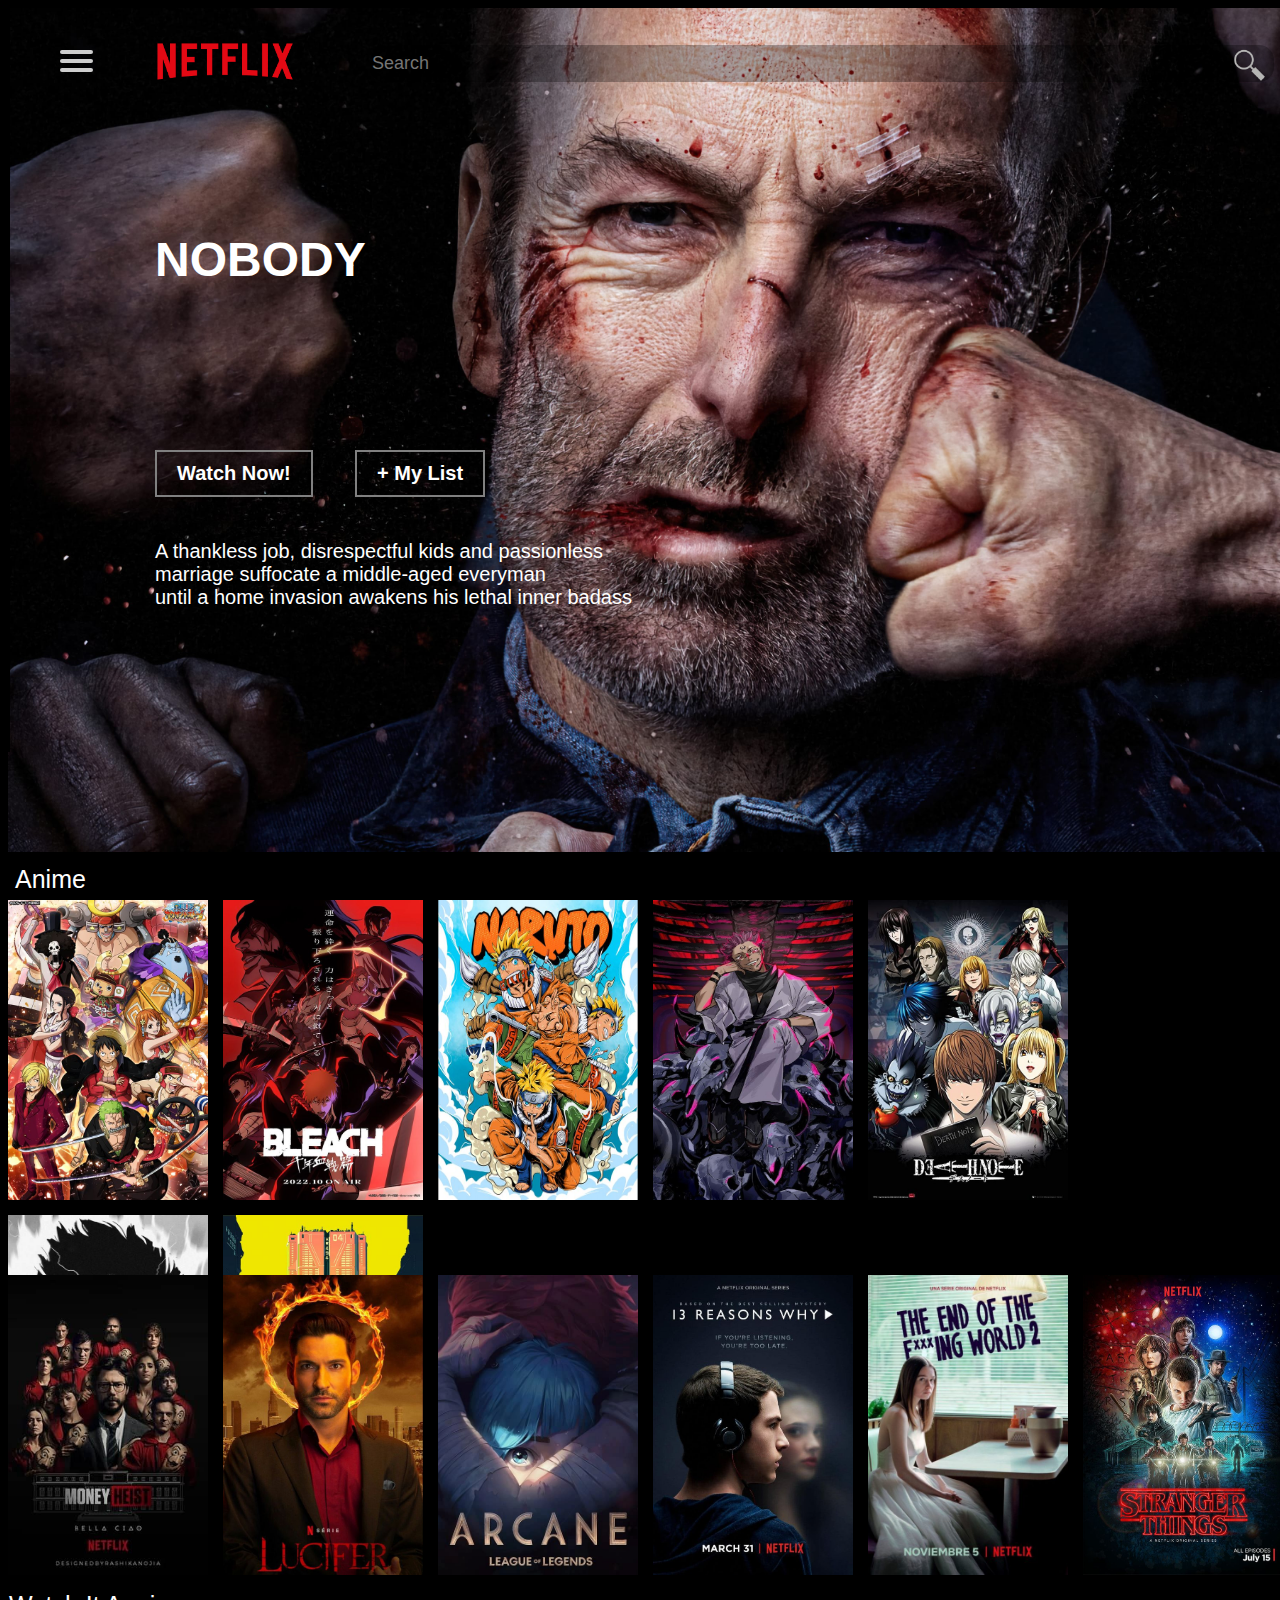
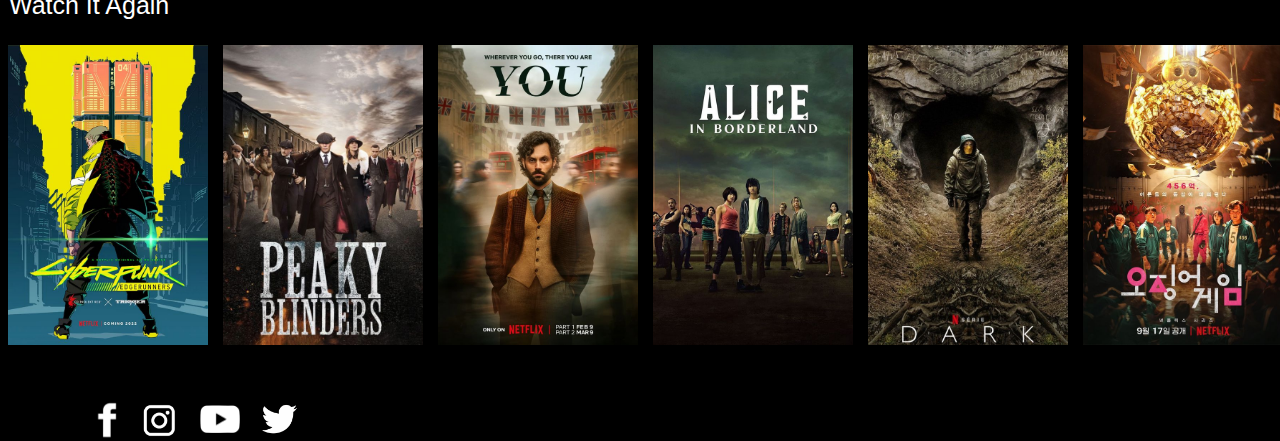
==== Netflix-clone/Main.html @ e828e858 "commit" ====
<!DOCTYPE html>
<html>
    <head>
        <link rel="stylesheet" href="main.css">
    <title>
        NetFlix
    </title>
</head>
    <body>
        <div class="NetFlix">
        </div> 
        <div class="text">
          <h1>
            NOBODY
          </h1>
        </div>
        <button class="button">
          <span>Watch Now!</span>
        </button>
        <button class="button2">
          <span>+ My List</span>
        </button>
        <div class="text1">
          A thankless job, disrespectful kids and passionless</br> marriage suffocate a middle-aged everyman </br>until a home invasion awakens his lethal inner badass
        </div>
        <div class="head1">
          <p>Anime</p>
          <h1>Top Searches</h1>
          <h2> Watch It Again
          </h2>
        </div>
        <img src="images/image-removebg-preview (8).png" class="navimg">
        <img src="images/vector-search-icon-removebg-preview.png" class="searchbutton">
        <img src="images/dotted.png" class="dotted">
          <div class="mainimg">
            <img src="images/small-movie7.jpg">
          </div>
          <div class="search-bar">
            <input type="text" placeholder="Search">
          </div>
        <nav role="navigation">
          <div id="menuToggle">
            <input type="checkbox" />

            <span></span>
            <span></span>
            <span></span>

            <ul id="menu">
              <a href="#"><li>Home</li></a>
              <a href="#"><li>About</li></a>
              <a href="#"><li>Info</li></a>
              <a href="#"><li>Contact</li></a>
            </ul>
          </div>
        </nav>
          <div class="container">
            <div class="card1">
              <h3>One Piece</h3>
              <img src="images/Onepiece.jpg"/>
            </div>
            <div class="card1">
              <h3>Bleach</h3>
              <img src="images/Bleach.jpg"/>
            </div>
            <div class="card1">
              <h3>Naruto Shippuden</h3>
              <img src="images/Naruto.jpg"/>
            </div>
            <div class="card1">
              <h3>Jujutsu Kaisen</h3>
              <img src="images/juju.jpg"/>
            </div>
            <div class="card1">
              <h3>Death Note</h3>
              <img src="images/Deathnote.jpg"/>
            </div>
            <div class="card1">
              <h3>Mob Psycho 100</h3>
              <img src="images/MOB.jpg"/>
            </div>
            <div class="card1">
              <h3>Black Clover</h3>
              <img src="images/cyberpunk.jpg"/>
            </div>
         </div>
         <div class="slider-container">
          <div class="card-container">
            <div class="card">
              <img class="cardImg" src="images/MH.jpg" alt="Black Widow">
            </div>
            <div class="card">
              <img class="cardImg" src="images/lucifer.jpg" alt="Extraction 2">
              
            </div>
            <div class="card">
              <img class="cardImg" src="images/arcane.jpg" alt="Spider Man Into The Spider Verse">
              
            </div>
            <div class="card">
              <img class="cardImg" src="images/13 reasons.jpg" alt="John Wick">
              
            </div>
            <div class="card">
              <img class="cardImg" src="images/teotfw.jpg" alt="Hobbs and Shaw">
              
            </div>
            <div class="card">
              <img class="cardImg" src="images/ST.jpg" alt="Nobody">
              
            </div>
            <div class="card">
              <img class="cardImg" src="images/witcher.jpg" alt="Nobody">
            </div> 
          </div>
        </div>
        <div class="slider-container2">
          <div class="card-container2">
            <div class="card2">
              <img class="card2Img" src="images/cyberpunk.jpg" alt="Black Widow">
            </div>
            <div class="card2">
              <img class="card2Img" src="images/pb.jpg" alt="Extraction 2">
              
            </div>
            <div class="card2">
              <img class="card2Img" src="images/You.jpg" alt="Spider Man Into The Spider Verse">
              
            </div>
            <div class="card2">
              <img class="card2Img" src="images/Alice.jpg" alt="John Wick">
              
            </div>
            <div class="card2">
              <img class="card2Img" src="images/Dark.jpg" alt="Hobbs and Shaw">
              
            </div>
            <div class="card2">
              <img class="card2Img" src="images/squid.jpg" alt="Nobody">
              
            </div>
            <div class="card2">
              <img class="card2Img" src="images/Umbr.jpg" alt="Nobody">
            </div> 
          </div>
        </div>
        <footer>

      
          <div class="footer-row">
              <img src="images/facebook.png" alt="" class="footer-row-logo1">
              <img src="images/insta.png" alt="" class="footer-row-logo2">
              <img src="images/youtube.png" alt="" class="footer-row-logo3">
              <img src="images/twitter.png" alt="" class="footer-row-logo4">
          </div>
          </div>
          </footer>
    </body>
</html>
---- Netflix-clone/main.css ----
body{
    background-color: black;
    }

.title{
    position: absolute;
    font-family: Georgia, serif;
    left: 550px;
    top: 100px;
    font-family: 'Work Sans';
    font-style: normal;
    font-weight: 500;
    font-size: 50px;
    line-height: 30px;
    color:black;
}
.search-bar input {
  position: absolute;
  top:45px;
  left: 370px;
  width: 900px;
  height: 35px;
  border: none;
  border-radius: 15px;
  background-color: rgba(0, 0, 0, 0.286);
  outline: none;
  color: #fff;
  font-size: large;
}
.navimg {
  position: absolute;
  top: 5px;
  left: 125px;
  width: 200px;
}
.mainimg img{
  width: 1500px;
}


@import url('https://fonts.googleapis.com/css2?family=Overpass&display=swap');


body {
  background-color: rgb(0, 0, 0);
}

.container {
  position: absolute;
  top: 900px;
  flex-wrap: wrap;
  align-items: center;
  text-align: center;
  gap: 15px;
  display:flex;
  object-fit: contain;
  transition: transform 450ms;
}

.container .card1 {
  position: relative;
  width: 200px;
  height: 300px;
  background-color: black;
}

.container .card1 h3 {
  position: absolute;
  top: 50%;
  left: 50%;
  transform: translate(-50%, -50%);
  color: white;
  opacity: 0;
  font-family: 'Overpass', sans-serif;
}

.container .card1 img {
  width: 100%;
  height: 100%;
}

.container .card1:hover {
  cursor: pointer;
}

.container .card1 img:hover {
  opacity: 0.2;
}

.container .card1:hover h3 {
  opacity: 1;
}
#menuToggle
{
  display: block;
  position: absolute;
  top: 50px;
  left: 60px;
  
  z-index: 1;
  
  -webkit-user-select: none;
  user-select: none;
}

#menuToggle a
{
  text-decoration: none;
  color: #232323;
  
  transition: color 0.3s ease;
}

#menuToggle a:hover
{
  color: rgb(255, 255, 255);
}


#menuToggle input
{
  display: block;
  width: 40px;
  height: 32px;
  position: absolute;
  top: -7px;
  left: -5px;
  
  cursor: pointer;
  
  opacity: 0;
  z-index: 2; 
  
  -webkit-touch-callout: none;
}

#menuToggle span
{
  display: block;
  width: 33px;
  height: 4px;
  margin-bottom: 5px;
  position: relative;
  
  background: #cdcdcd;
  border-radius: 3px;
  
  z-index: 1;
  
  transform-origin: 4px 0px;
  
  transition: transform 0.5s cubic-bezier(0.77,0.2,0.05,1.0),
              background 0.5s cubic-bezier(0.77,0.2,0.05,1.0),
              opacity 0.55s ease;
}

#menuToggle span:first-child
{
  transform-origin: 0% 0%;
}

#menuToggle span:nth-last-child(2)
{
  transform-origin: 0% 100%;
}

#menuToggle input:checked ~ span
{
  opacity: 1;
  transform: rotate(45deg) translate(-2px, -1px);
  background: #fffefe;
}

#menuToggle input:checked ~ span:nth-last-child(3)
{
  opacity: 0;
  transform: rotate(0deg) scale(0.2, 0.2);
}

#menuToggle input:checked ~ span:nth-last-child(2)
{
  transform: rotate(-45deg) translate(0, -1px);
}

#menu
{
  position: absolute;
  width: 300px;
  height: 600px;
  margin: -100px 0 0 -50px;
  padding: 50px;
  padding-top: 125px;
  
  background:black ;
  list-style-type: none;
  -webkit-font-smoothing: antialiased;
 
  
  transform-origin: 0% 0%;
  transform: translate(-100%, 0);
  
  transition: transform 0.5s cubic-bezier(0.77,0.2,0.05,1.0);
}

#menu li
{
  padding: 10px 0;
  font-size: 22px;
}

#menuToggle input:checked ~ ul
{
  transform: none;
}
.searchbutton{
  width: 40px;
  position: absolute;
  top: 45px;
  left: 1230px;
}
.dotted{
  width: 65px;
  position: absolute;
  top: 50px;
  left: 1350px;
}
.text h1{
  color: #fff;
  position: absolute;
  top: 200px;
  left: 155px;
  font-family: Arial, Helvetica, sans-serif;
  font-size: xxx-large;
}
 .button {
  position: absolute;
  top: 450px;
  left: 155px;
  font-size: 20px;
  font-weight: 600;
  padding: 10px 20px;
  color: #ffffff;
  background-color: transparent;
  border: 2px solid grey;
  border-radius: 0px;
  cursor: pointer;
  transition: all 0.4s cubic-bezier(0.23, 1, 0.320, 1);
  overflow: hidden;
}

.button::before {
  content: '';
  position: absolute;
  width: 100%;
  height: 100%;
  background: #464242;
  top: 0%;
  left: -100%;
  scale: 1;
  border-radius: inherit;
  transition: all 0.6s cubic-bezier(0.23, 1, 0.320, 1);
}

.button span {
  transition: all 0.7s;
  position: relative;
  overflow: hidden;
}

.button span::before {
  position: absolute;
  content: '';
  top: 0;
  left: 0;
  color: #000000;
  width: 0;
  overflow: hidden;
}

.button:hover span::before {
  width: 100%;
  transition: all 0.6s cubic-bezier(0.23, 1, 0.320, 1);
  transition-delay: 0.4s;
}

.button:hover::before {
  scale: 1;
  top: 0%;
  left: 0%;
}

.button:hover {
  border-color: transparent;
}

.button:active {
  scale: 0.9;
}
.button2 {
  position: absolute;
  top: 450px;
  left: 355px;
  font-size: 20px;
  font-weight: 700;
  padding: 10px 20px;
  color: #ffffff;
  background-color: transparent;
  border: 2px solid grey;
  border-radius: 0px;
  cursor: pointer;
  transition: all 0.4s cubic-bezier(0.23, 1, 0.320, 1);
  overflow: hidden;
}

.button2::before {
  content: '';
  position: absolute;
  width: 100%;
  height: 100%;
  background: #464242;
  top: 0%;
  left: -100%;
  scale: 1;
  border-radius: inherit;
  transition: all 0.6s cubic-bezier(0.23, 1, 0.320, 1);
}

.button2 span {
  transition: all 0.7s;
  position: relative;
  overflow: hidden;
}

.button2 span::before {
  position: absolute;
  content: '';
  top: 0;
  left: 0;
  color: #000000;
  width: 0;
  overflow: hidden;
}

.button2:hover span::before {
  width: 100%;
  transition: all 0.6s cubic-bezier(0.23, 1, 0.320, 1);
  transition-delay: 0.4s;
}

.button2:hover::before {
  scale: 1;
  top: 0%;
  left: 0%;
}

.button2:hover {
  border-color: transparent;
}

.button2:active {
  scale: 0.9;
}
.text1{
  color: #fff;
  position: absolute;
  top: 540px;
  left: 155px;
  font-family: Arial, Helvetica, sans-serif;
  font-size: 20px;
  font-weight:100;
}
.head1{
  color: #fff;
  font-family: Arial, Helvetica, sans-serif;
}
.head1 p{
  position: absolute;
  top: 840px;
  left: 15px;
  font-size: 25px;
  font-weight: 100;
}
.head1 h1{
  position: absolute;
  top: 1200px;
  left: 9px;
  font-size: 25px;
  font-weight: 100;
}
.head1 h2{
  position: absolute;
  top: 1570px;
  left: 9px;
  font-size: 25px;
  font-weight: 100;
}
.slider-container {
  position: absolute;
  top: 1275px;
  overflow: hidden;
}

.card-container {
  display: flex;

  margin-bottom: 1rem;
  scroll-behavior: smooth;
  width: 100%;
  scrollbar-width: none;
  -ms-overflow-style: none;
}

.card {
  flex-shrink: 0;
  width: 200px;
  height: 300px;
  margin-right: 15px;
  background-color: rgb(0, 0, 0);
}
.cardImg {
  width: 100%;
  height: 100%;
  object-fit: cover;
}
.card-container .card h3{
  position: absolute;
  top: 50%;
  left: 50%;
  transform: translate(-50%, -50%);
  color: white;
  opacity: 0;
  font-family: 'Overpass', sans-serif;
}
.card-container .card:hover {
  cursor: pointer;
}

.card-container .card img:hover {
  opacity: 0.2;
}

.card-container .card:hover h3 {
  opacity: 1;
}
.slider-container2 {
  position: absolute;
  top: 1645px;
  overflow: hidden;
}
.card-container2 {
  display: flex;

  margin-bottom: 1rem;
  scroll-behavior: smooth;
  width: 100%;
  scrollbar-width: none;
  -ms-overflow-style: none;
}

.card2 {
  flex-shrink: 0;
  width: 200px;
  height: 300px;
  margin-right: 15px;
  background-color: rgb(0, 0, 0);
}
.card2Img {
  width: 100%;
  height: 100%;
  object-fit: cover;
}
.card-container2 .card2 h3{
  position: absolute;
  top: 50%;
  left: 50%;
  transform: translate(-50%, -50%);
  color: white;
  opacity: 0;
  font-family: 'Overpass', sans-serif;
}
.card-container2 .card2:hover {
  cursor: pointer;
}

.card-container2 .card2 img:hover {
  opacity: 0.2;
}

.card-container2 .card2:hover h3 {
  opacity: 1;
}
.footer-row-logo1{
  width: 30px;
  position: absolute;
   left: 90px;
   top:2000px;
}
.footer-row-logo2{
  width: 40px;
  position: absolute;
 left: 140px;
 top:2000px;
}

.footer-row-logo3{
  width: 40px;
  position: absolute;
 left: 200px;
 top:2005px;
}

.footer-row-logo4{
  width: 40px;
  position: absolute;
 left: 260px;
 top:2001px;
}


.footer-extra{
  position: absolute;
  top: 2050px;
  left: 40px;
}

.footer-extra-row{
 gap:40px; 
}
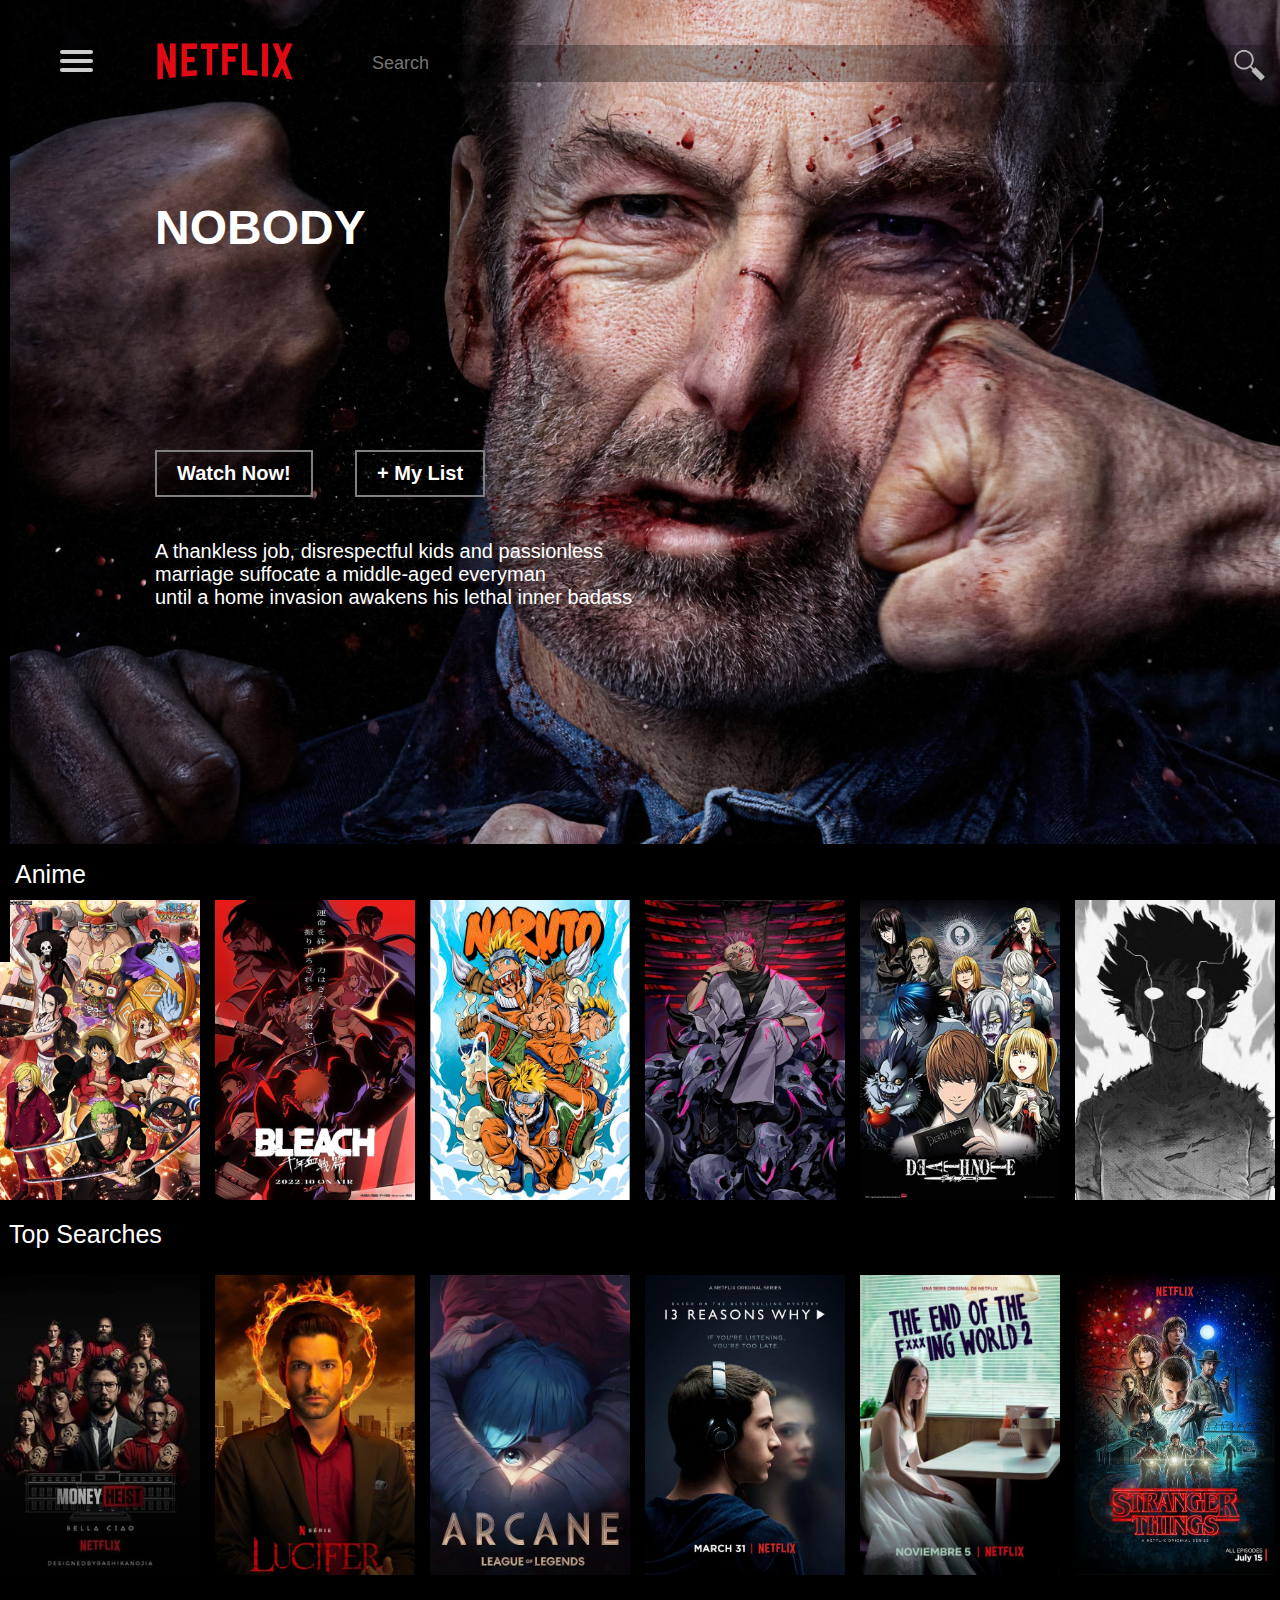
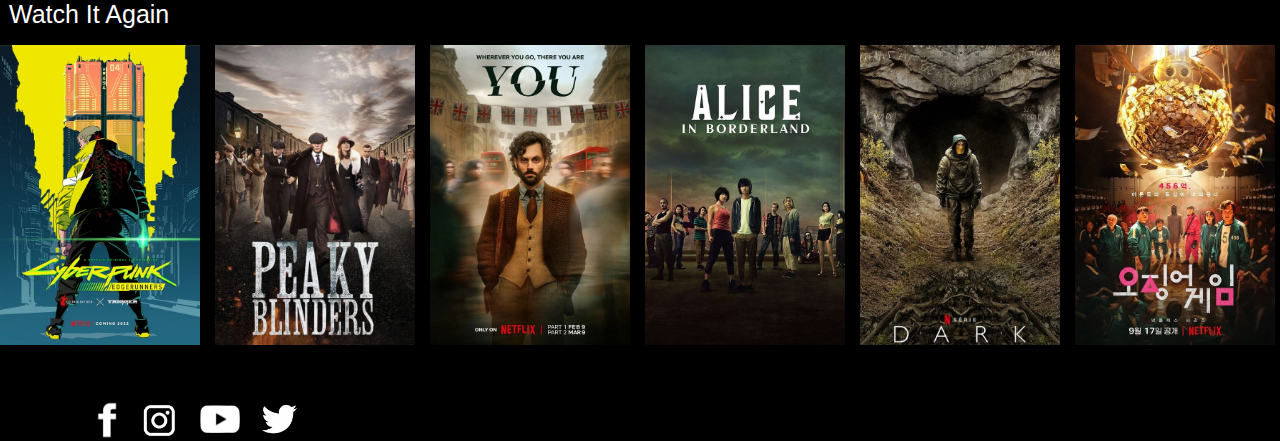
==== commit 67deceab: "commit" ====
--- a/Netflix-clone/Main.html
+++ b/Netflix-clone/Main.html
@@ -24,9 +24,9 @@
           A thankless job, disrespectful kids and passionless</br> marriage suffocate a middle-aged everyman </br>until a home invasion awakens his lethal inner badass
         </div>
         <div class="head1">
-          <p>Anime</p>
-          <h1>Top Searches</h1>
-          <h2> Watch It Again
+          <p  id="Anime">Anime</p>
+          <h1  id="Top">Top Searches</h1>
+          <h2  id="WIT"> Watch It Again
           </h2>
         </div>
         <img src="images/image-removebg-preview (8).png" class="navimg">
@@ -47,9 +47,9 @@
             <span></span>
 
             <ul id="menu">
-              <a href="#"><li>Home</li></a>
-              <a href="#"><li>About</li></a>
-              <a href="#"><li>Info</li></a>
+              <a href="#Anime"><li>Anime</li></a>
+              <a href="#Top"><li>Top Searches</li></a>
+              <a href="#WIT"><li>Watch It Again</li></a>
               <a href="#"><li>Contact</li></a>
             </ul>
           </div>
@@ -117,14 +117,14 @@
         <div class="slider-container2">
           <div class="card-container2">
             <div class="card2">
-              <img class="card2Img" src="images/cyberpunk.jpg" alt="Black Widow">
+              <img class="card2Img" src="images/cyberpunk.jpg" alt="cyberpunk">
             </div>
             <div class="card2">
-              <img class="card2Img" src="images/pb.jpg" alt="Extraction 2">
+              <img class="card2Img" src="images/pb.jpg" alt="pb">
               
             </div>
             <div class="card2">
-              <img class="card2Img" src="images/You.jpg" alt="Spider Man Into The Spider Verse">
+              <img class="card2Img" src="images/You.jpg" alt="You">
               
             </div>
             <div class="card2">
--- a/Netflix-clone/main.css
+++ b/Netflix-clone/main.css
@@ -1,3 +1,6 @@
+*{
+  margin: 0px;
+}
 
 body{
     background-color: black;
@@ -49,7 +52,6 @@
 .container {
   position: absolute;
   top: 900px;
-  flex-wrap: wrap;
   align-items: center;
   text-align: center;
   gap: 15px;
@@ -107,7 +109,7 @@
 #menuToggle a
 {
   text-decoration: none;
-  color: #232323;
+  color: grey;
   
   transition: color 0.3s ease;
 }
@@ -187,7 +189,7 @@
 {
   position: absolute;
   width: 300px;
-  height: 600px;
+  height: 90vh;
   margin: -100px 0 0 -50px;
   padding: 50px;
   padding-top: 125px;
@@ -376,21 +378,21 @@
 }
 .head1 p{
   position: absolute;
-  top: 840px;
+  top: 860px;
   left: 15px;
   font-size: 25px;
   font-weight: 100;
 }
 .head1 h1{
   position: absolute;
-  top: 1200px;
+  top: 1220px;
   left: 9px;
   font-size: 25px;
   font-weight: 100;
 }
 .head1 h2{
   position: absolute;
-  top: 1570px;
+  top: 1600px;
   left: 9px;
   font-size: 25px;
   font-weight: 100;
